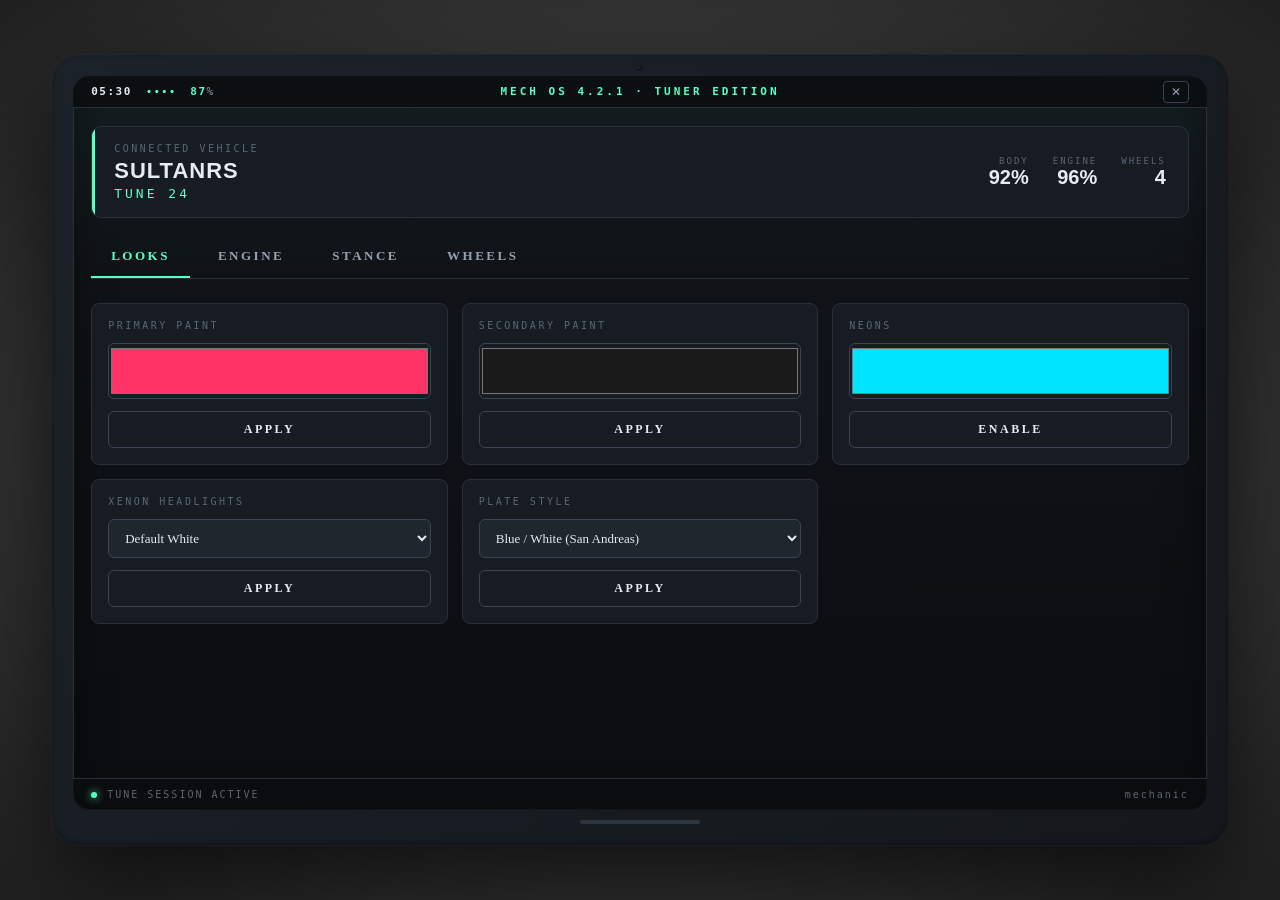
==== mechanic_tablet/html/index.html @ b5653855 "auto-commit for df30e9f3-33cc-4bb9-9052-46f8e4717724" ====
<!DOCTYPE html>
<html lang="en">
<head>
    <meta charset="UTF-8" />
    <meta http-equiv="Content-Security-Policy"
          content="default-src 'self' 'unsafe-inline' 'unsafe-eval' nui://* https://nui-img/*;
                   img-src 'self' data: https://nui-img/* nui://*;">
    <title>Mechanic Tablet</title>
    <link rel="stylesheet" href="style.css">
    <link rel="preconnect" href="https://fonts.googleapis.com">
    <link href="https://fonts.googleapis.com/css2?family=Rajdhani:wght@400;500;600;700&family=IBM+Plex+Mono:wght@400;500;600&display=swap" rel="stylesheet">
</head>
<body>
    <div id="root" class="hidden">
        <!-- Tablet physical frame -->
        <div class="tablet" id="tablet">
            <!-- bezels -->
            <div class="cam"></div>

            <!-- screen -->
            <div class="screen">
                <!-- status bar -->
                <div class="statusbar">
                    <div class="sb-left">
                        <span class="sb-time" id="sbTime">--:--</span>
                        <span class="sb-net"></span>
                        <span class="sb-batt"><b id="sbBatt">87</b>%</span>
                    </div>
                    <div class="sb-center">MECH OS 4.2.1 · TUNER EDITION</div>
                    <div class="sb-right">
                        <button class="sb-close" id="sbClose" data-testid="tablet-close">✕</button>
                    </div>
                </div>

                <!-- Veh card -->
                <div class="vehcard">
                    <div class="vehcard-left">
                        <div class="vc-label">CONNECTED VEHICLE</div>
                        <div class="vc-name" id="vcName">--</div>
                        <div class="vc-plate" id="vcPlate">--</div>
                    </div>
                    <div class="vehcard-right">
                        <div class="vc-stat">
                            <div class="vc-stat-l">BODY</div>
                            <div class="vc-stat-v" id="vcBody">--</div>
                        </div>
                        <div class="vc-stat">
                            <div class="vc-stat-l">ENGINE</div>
                            <div class="vc-stat-v" id="vcEngine">--</div>
                        </div>
                        <div class="vc-stat">
                            <div class="vc-stat-l">WHEELS</div>
                            <div class="vc-stat-v" id="vcWheels">--</div>
                        </div>
                    </div>
                </div>

                <!-- Tabs -->
                <div class="tabs">
                    <button class="tab active" data-tab="looks"   data-testid="tab-looks">LOOKS</button>
                    <button class="tab" data-tab="engine"         data-testid="tab-engine">ENGINE</button>
                    <button class="tab" data-tab="stance"         data-testid="tab-stance">STANCE</button>
                    <button class="tab" data-tab="wheels"         data-testid="tab-wheels">WHEELS</button>
                </div>

                <!-- Pane: LOOKS -->
                <section class="pane active" data-pane="looks">
                    <div class="grid-2">
                        <div class="cell">
                            <div class="cell-h">PRIMARY PAINT</div>
                            <input type="color" id="colPrimary" value="#ff3366">
                            <button class="btn" data-look="primary" data-color="colPrimary" data-testid="apply-primary">APPLY</button>
                        </div>
                        <div class="cell">
                            <div class="cell-h">SECONDARY PAINT</div>
                            <input type="color" id="colSecondary" value="#1a1a1a">
                            <button class="btn" data-look="secondary" data-color="colSecondary" data-testid="apply-secondary">APPLY</button>
                        </div>
                        <div class="cell">
                            <div class="cell-h">NEONS</div>
                            <input type="color" id="colNeons" value="#00e5ff">
                            <button class="btn" data-look="neons" data-color="colNeons" data-testid="apply-neons">ENABLE</button>
                        </div>
                        <div class="cell">
                            <div class="cell-h">XENON HEADLIGHTS</div>
                            <select id="xenonSel">
                                <option value="0">Default White</option>
                                <option value="1">Ice Blue</option>
                                <option value="2">Electric Blue</option>
                                <option value="3">Mint Green</option>
                                <option value="4">Lime Green</option>
                                <option value="5">Yellow</option>
                                <option value="6">Gold</option>
                                <option value="7">Orange</option>
                                <option value="8">Red</option>
                                <option value="9">Pony Pink</option>
                                <option value="10">Hot Pink</option>
                                <option value="11">Purple</option>
                                <option value="12">UV / Blacklight</option>
                            </select>
                            <button class="btn" data-look="xenons" data-sel="xenonSel" data-testid="apply-xenons">APPLY</button>
                        </div>
                        <div class="cell wide">
                            <div class="cell-h">PLATE STYLE</div>
                            <select id="plateSel">
                                <option value="0">Blue / White (San Andreas)</option>
                                <option value="1">Yellow / Black</option>
                                <option value="2">Yellow / Blue</option>
                                <option value="3">Blue / White v2</option>
                                <option value="4">Blue / White v3</option>
                                <option value="5">Yankton</option>
                            </select>
                            <button class="btn" data-look="plate" data-sel="plateSel" data-testid="apply-plate">APPLY</button>
                        </div>
                    </div>
                </section>

                <!-- Pane: ENGINE -->
                <section class="pane" data-pane="engine">
                    <div id="engineList" class="perf-list"></div>
                </section>

                <!-- Pane: STANCE -->
                <section class="pane" data-pane="stance">
                    <div class="stance-grid" id="stanceGrid">
                        <!-- sliders injected -->
                    </div>
                    <div class="stance-actions">
                        <button class="btn ghost" id="stanceReset"  data-testid="stance-reset">RESET</button>
                        <button class="btn primary" id="stanceSave" data-testid="stance-save">SAVE TUNE</button>
                    </div>
                </section>

                <!-- Pane: WHEELS -->
                <section class="pane" data-pane="wheels">
                    <div class="cell wide">
                        <div class="cell-h">WHEEL TYPE</div>
                        <select id="wheelType">
                            <option value="0">Sport</option>
                            <option value="1">Muscle</option>
                            <option value="2">Lowrider</option>
                            <option value="3">SUV</option>
                            <option value="4">Offroad</option>
                            <option value="5">Tuner</option>
                            <option value="6">Bike</option>
                            <option value="7">High End</option>
                            <option value="8">Benny's Original</option>
                            <option value="9">Benny's Bespoke</option>
                            <option value="10">Open Wheel</option>
                            <option value="11">Street</option>
                            <option value="12">Track</option>
                        </select>
                    </div>
                    <div class="cell wide">
                        <div class="cell-h">WHEEL DESIGN INDEX</div>
                        <input type="number" id="wheelMod" min="0" max="30" value="0">
                        <button class="btn primary" data-look="wheelType" data-testid="apply-wheels">APPLY WHEELS</button>
                    </div>
                </section>

                <!-- footer -->
                <div class="foot">
                    <span class="dot"></span>
                    <span>TUNE SESSION ACTIVE</span>
                    <span class="spacer"></span>
                    <span id="sessionJob">--</span>
                </div>
            </div>

            <!-- home indicator -->
            <div class="home-bar"></div>
        </div>
    </div>

    <script src="app.js"></script>
</body>
</html>
---- mechanic_tablet/html/style.css ----
/* ================================================================
   MECHANIC TABLET :: NUI Stylesheet
   Aesthetic: clean tablet device — graphite frame, mint accent
   ================================================================ */

:root {
    --tab-frame:  #14181d;
    --tab-frame2: #1c2229;
    --scr-0:      #0b0d10;
    --scr-1:      #11151a;
    --scr-2:      #161c22;
    --scr-3:      #1f262e;
    --line:       #283038;
    --line-2:     #3a4452;
    --text:       #e6ecf2;
    --text-2:     #95a2b0;
    --text-3:     #5a6675;
    --mint:       #5cffc2;
    --mint-2:     #2dd4a0;
    --orange:     #ff8a3d;
    --pink:       #ff3370;
    --warn:       #ffd54a;
    --danger:     #ff4d6d;
}

* { box-sizing: border-box; margin: 0; padding: 0; }

html, body { height: 100%; }
body {
    font-family: 'Rajdhani', sans-serif;
    background: transparent;
    color: var(--text);
    overflow: hidden;
    user-select: none;
    -webkit-font-smoothing: antialiased;
}

.hidden { display: none !important; }

/* ================ ROOT BACKDROP ================ */
#root {
    position: fixed;
    inset: 0;
    display: grid;
    place-items: center;
    background:
        radial-gradient(ellipse at center, rgba(0,0,0,.65) 0%, rgba(0,0,0,.88) 100%);
    backdrop-filter: blur(8px);
    animation: fade .25s ease-out;
}
@keyframes fade { from {opacity: 0;} to {opacity: 1;} }
@keyframes slideUp { from { transform: translateY(20px); opacity: 0; } to { transform: none; opacity: 1; } }

/* ================ TABLET DEVICE ================ */
.tablet {
    width: min(1180px, 92vw);
    height: min(800px, 88vh);
    background:
        linear-gradient(135deg, var(--tab-frame2) 0%, var(--tab-frame) 100%);
    border-radius: 28px;
    padding: 22px;
    box-shadow:
        0 40px 100px rgba(0,0,0,.7),
        inset 0 0 0 1px rgba(255,255,255,.04),
        inset 0 -2px 6px rgba(0,0,0,.4);
    position: relative;
    animation: slideUp .35s cubic-bezier(.2,.7,.3,1);
    display: flex;
    flex-direction: column;
}

/* Front camera dot */
.tablet .cam {
    position: absolute;
    top: 11px;
    left: 50%;
    transform: translateX(-50%);
    width: 6px; height: 6px;
    border-radius: 50%;
    background: #050608;
    box-shadow: inset 0 0 0 1px rgba(255,255,255,.08);
}
.tablet .cam::after {
    content: '';
    position: absolute;
    inset: 1px;
    border-radius: 50%;
    background: radial-gradient(circle at 30% 30%, #2a3540 0%, #0d1115 60%);
}

/* Home bar */
.home-bar {
    width: 120px;
    height: 4px;
    background: #2c3540;
    border-radius: 3px;
    margin: 10px auto 0;
}

/* ================ SCREEN ================ */
.screen {
    flex: 1;
    background: linear-gradient(180deg, var(--scr-1) 0%, var(--scr-0) 100%);
    border-radius: 16px;
    padding: 0;
    display: flex;
    flex-direction: column;
    overflow: hidden;
    box-shadow:
        inset 0 0 0 1px var(--line),
        inset 0 0 40px rgba(0,0,0,.5);
    position: relative;
}

/* Subtle screen shine */
.screen::before {
    content: '';
    position: absolute;
    top: 0; left: 0; right: 0;
    height: 200px;
    background: linear-gradient(180deg, rgba(92,255,194,.04), transparent);
    pointer-events: none;
}

/* ================ STATUS BAR ================ */
.statusbar {
    height: 32px;
    display: grid;
    grid-template-columns: 1fr auto 1fr;
    align-items: center;
    padding: 0 18px;
    border-bottom: 1px solid var(--line);
    background: rgba(11, 13, 16, .8);
    backdrop-filter: blur(8px);
    font-family: 'IBM Plex Mono', monospace;
    font-size: 11px;
    letter-spacing: 1.5px;
    color: var(--text-2);
    z-index: 2;
}
.sb-left { display: flex; gap: 14px; align-items: center; }
.sb-time { color: var(--text); font-weight: 600; }
.sb-net::before {
    content: '••••';
    color: var(--mint);
    letter-spacing: 1px;
}
.sb-batt b { color: var(--mint); }
.sb-center {
    text-align: center;
    color: var(--mint);
    font-weight: 600;
    letter-spacing: 3px;
}
.sb-right { display: flex; justify-content: flex-end; }
.sb-close {
    background: transparent;
    border: 1px solid var(--line-2);
    color: var(--text-2);
    width: 26px; height: 22px;
    border-radius: 4px;
    cursor: pointer;
    font-size: 12px;
    transition: all .2s;
}
.sb-close:hover { border-color: var(--danger); color: var(--danger); background: rgba(255,77,109,.1); }

/* ================ VEH CARD ================ */
.vehcard {
    margin: 18px;
    background: var(--scr-2);
    border: 1px solid var(--line);
    border-radius: 10px;
    padding: 16px 22px;
    display: grid;
    grid-template-columns: 1fr auto;
    gap: 24px;
    align-items: center;
    position: relative;
    overflow: hidden;
}
.vehcard::before {
    content: '';
    position: absolute;
    left: 0; top: 0; bottom: 0;
    width: 3px;
    background: var(--mint);
}
.vc-label {
    font-family: 'IBM Plex Mono', monospace;
    font-size: 10px;
    color: var(--text-3);
    letter-spacing: 2.5px;
    margin-bottom: 4px;
}
.vc-name {
    font-size: 22px;
    font-weight: 700;
    letter-spacing: 1px;
    text-transform: uppercase;
}
.vc-plate {
    font-family: 'IBM Plex Mono', monospace;
    font-size: 13px;
    color: var(--mint);
    letter-spacing: 3px;
    margin-top: 2px;
}
.vehcard-right {
    display: flex;
    gap: 24px;
}
.vc-stat {
    text-align: right;
}
.vc-stat-l {
    font-family: 'IBM Plex Mono', monospace;
    font-size: 9px;
    color: var(--text-3);
    letter-spacing: 2px;
}
.vc-stat-v {
    font-size: 20px;
    font-weight: 700;
    color: var(--text);
}

/* ================ TABS ================ */
.tabs {
    display: flex;
    gap: 8px;
    margin: 0 18px;
    border-bottom: 1px solid var(--line);
    padding-bottom: 0;
}
.tab {
    background: transparent;
    border: 0;
    color: var(--text-2);
    padding: 12px 20px;
    font-family: 'Rajdhani';
    font-weight: 600;
    font-size: 13px;
    letter-spacing: 2.5px;
    cursor: pointer;
    border-bottom: 2px solid transparent;
    transition: color .2s, border-color .2s;
}
.tab:hover { color: var(--text); }
.tab.active {
    color: var(--mint);
    border-bottom-color: var(--mint);
}

/* ================ PANES ================ */
.pane {
    flex: 1;
    overflow-y: auto;
    padding: 24px 18px 18px;
    display: none;
}
.pane.active { display: block; animation: slideUp .2s ease-out; }
.pane::-webkit-scrollbar { width: 6px; }
.pane::-webkit-scrollbar-thumb { background: var(--line-2); border-radius: 3px; }
.pane::-webkit-scrollbar-track { background: transparent; }

/* ================ GENERIC CELL ================ */
.grid-2 {
    display: grid;
    grid-template-columns: 1fr 1fr 1fr;
    gap: 14px;
}
.cell {
    background: var(--scr-2);
    border: 1px solid var(--line);
    border-radius: 8px;
    padding: 16px;
    display: flex;
    flex-direction: column;
    gap: 12px;
    transition: border-color .2s;
}
.cell:hover { border-color: var(--mint); }
.cell.wide { grid-column: span 1; }

.cell-h {
    font-family: 'IBM Plex Mono', monospace;
    font-size: 10px;
    color: var(--text-3);
    letter-spacing: 2.5px;
}
.cell input[type="color"] {
    width: 100%;
    height: 56px;
    border: 1px solid var(--line-2);
    border-radius: 6px;
    background: transparent;
    cursor: pointer;
}
.cell select, .cell input[type="number"] {
    background: var(--scr-3);
    border: 1px solid var(--line-2);
    color: var(--text);
    padding: 10px 12px;
    border-radius: 6px;
    font-family: 'Rajdhani';
    font-size: 13px;
    cursor: pointer;
}

/* ================ BUTTONS ================ */
.btn {
    background: transparent;
    border: 1px solid var(--line-2);
    color: var(--text);
    padding: 10px 16px;
    border-radius: 6px;
    font-family: 'Rajdhani';
    font-weight: 600;
    font-size: 12px;
    letter-spacing: 2.5px;
    cursor: pointer;
    transition: all .2s;
}
.btn:hover {
    border-color: var(--mint);
    color: var(--mint);
    background: rgba(92, 255, 194, .06);
}
.btn.primary {
    background: var(--mint);
    color: #0b0d10;
    border-color: var(--mint);
}
.btn.primary:hover {
    background: #fff;
    border-color: #fff;
    color: #000;
    box-shadow: 0 8px 20px rgba(92, 255, 194, .25);
}
.btn.ghost {
    background: transparent;
    color: var(--text-2);
}
.btn.ghost:hover {
    border-color: var(--warn);
    color: var(--warn);
}

/* ================ PERFORMANCE ================ */
.perf-list {
    display: flex;
    flex-direction: column;
    gap: 12px;
}
.perf-row {
    background: var(--scr-2);
    border: 1px solid var(--line);
    border-radius: 8px;
    padding: 16px 20px;
    display: grid;
    grid-template-columns: 200px 1fr auto;
    align-items: center;
    gap: 20px;
    transition: border-color .2s;
}
.perf-row:hover { border-color: var(--mint); }
.perf-row .label {
    display: flex;
    flex-direction: column;
    gap: 2px;
}
.perf-row .label-h {
    font-size: 14px;
    font-weight: 700;
    letter-spacing: 1.5px;
}
.perf-row .label-s {
    font-family: 'IBM Plex Mono', monospace;
    font-size: 10px;
    color: var(--text-3);
    letter-spacing: 2px;
}
.perf-bars {
    display: flex;
    gap: 4px;
    height: 26px;
}
.perf-bar {
    flex: 1;
    background: var(--scr-3);
    border: 1px solid var(--line);
    border-radius: 4px;
    cursor: pointer;
    transition: all .2s;
}
.perf-bar:hover {
    background: var(--scr-3);
    border-color: var(--mint);
}
.perf-bar.active {
    background: linear-gradient(180deg, var(--mint), var(--mint-2));
    border-color: var(--mint);
    box-shadow: 0 0 8px rgba(92, 255, 194, .4);
}

/* ================ STANCE ================ */
.stance-grid {
    display: grid;
    grid-template-columns: 1fr 1fr;
    gap: 14px;
}
.stance-row {
    background: var(--scr-2);
    border: 1px solid var(--line);
    border-radius: 8px;
    padding: 16px 20px;
}
.stance-head {
    display: flex;
    justify-content: space-between;
    align-items: baseline;
    margin-bottom: 10px;
}
.stance-name {
    font-size: 13px;
    letter-spacing: 2px;
    font-weight: 600;
}
.stance-val {
    font-family: 'IBM Plex Mono', monospace;
    color: var(--mint);
    font-size: 13px;
    font-weight: 600;
}
.stance-row input[type="range"] {
    width: 100%;
    -webkit-appearance: none;
    appearance: none;
    height: 6px;
    background: var(--scr-3);
    border-radius: 3px;
    outline: none;
    cursor: pointer;
}
.stance-row input[type="range"]::-webkit-slider-thumb {
    -webkit-appearance: none;
    appearance: none;
    width: 18px; height: 18px;
    background: var(--mint);
    border: 2px solid #0b0d10;
    border-radius: 50%;
    cursor: pointer;
    box-shadow: 0 0 8px rgba(92, 255, 194, .5);
    transition: transform .15s;
}
.stance-row input[type="range"]::-webkit-slider-thumb:hover { transform: scale(1.15); }
.stance-row input[type="range"]::-moz-range-thumb {
    width: 18px; height: 18px;
    background: var(--mint);
    border: 2px solid #0b0d10;
    border-radius: 50%;
    cursor: pointer;
    box-shadow: 0 0 8px rgba(92, 255, 194, .5);
}
.stance-actions {
    display: flex;
    justify-content: flex-end;
    gap: 10px;
    margin-top: 18px;
    padding-top: 18px;
    border-top: 1px solid var(--line);
}

/* ================ FOOTER ================ */
.foot {
    height: 32px;
    background: rgba(11, 13, 16, .8);
    border-top: 1px solid var(--line);
    display: flex;
    align-items: center;
    padding: 0 18px;
    gap: 10px;
    font-family: 'IBM Plex Mono', monospace;
    font-size: 10px;
    color: var(--text-3);
    letter-spacing: 2px;
}
.foot .dot {
    width: 6px; height: 6px;
    background: var(--mint);
    border-radius: 50%;
    box-shadow: 0 0 8px var(--mint);
    animation: dotPulse 1.6s infinite;
}
@keyframes dotPulse { 0%,100% {opacity: 1;} 50% {opacity: .3;} }
.foot .spacer { flex: 1; }

/* ================ RESPONSIVE ================ */
@media (max-width: 900px) {
    .grid-2, .stance-grid { grid-template-columns: 1fr; }
    .perf-row { grid-template-columns: 1fr; }
}
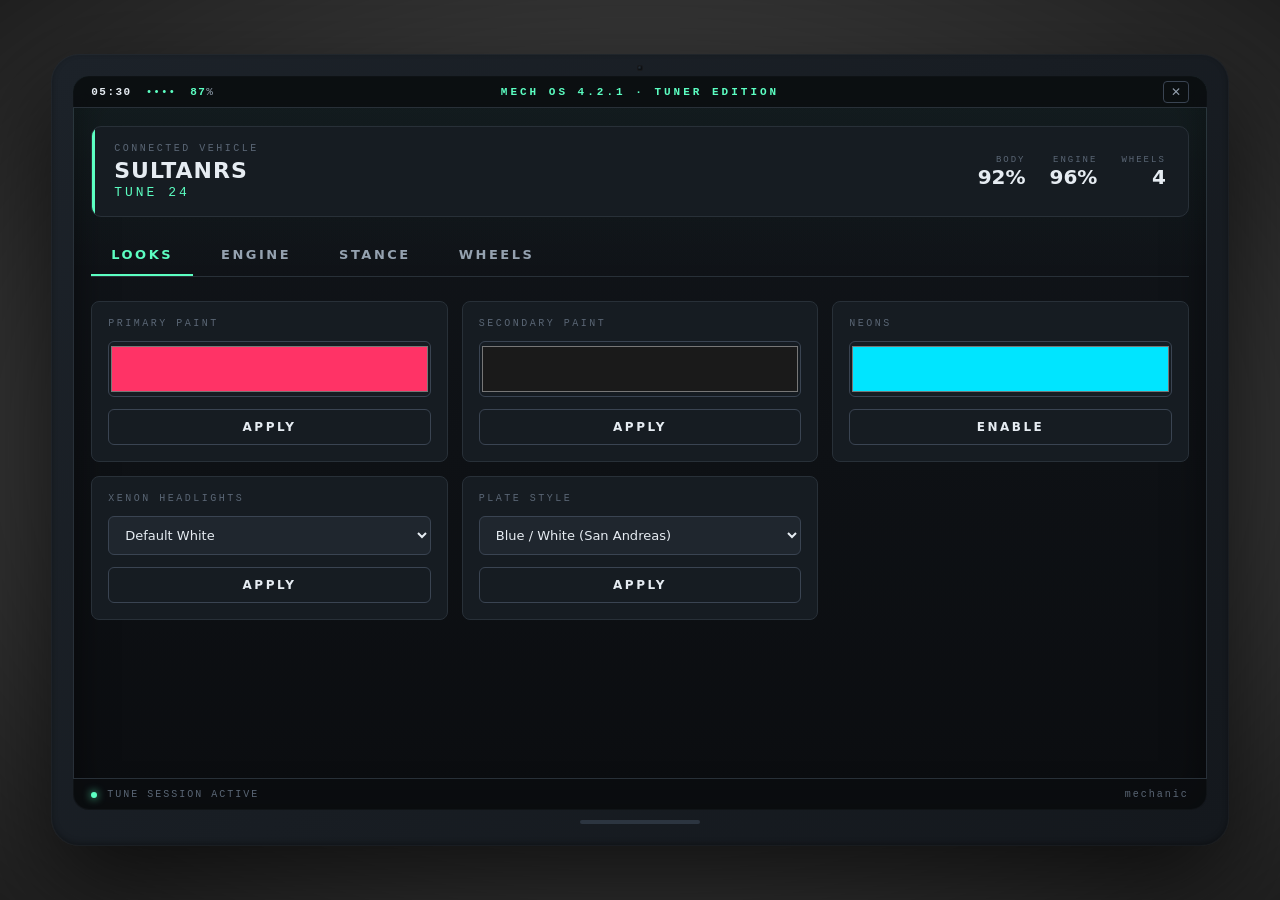
==== commit 0d5a059f: "auto-commit for 681977cc-201a-4cf1-bea6-9dccbcfc8514" ====
--- a/mechanic_tablet/html/index.html
+++ b/mechanic_tablet/html/index.html
@@ -7,8 +7,6 @@
                    img-src 'self' data: https://nui-img/* nui://*;">
     <title>Mechanic Tablet</title>
     <link rel="stylesheet" href="style.css">
-    <link rel="preconnect" href="https://fonts.googleapis.com">
-    <link href="https://fonts.googleapis.com/css2?family=Rajdhani:wght@400;500;600;700&family=IBM+Plex+Mono:wght@400;500;600&display=swap" rel="stylesheet">
 </head>
 <body>
     <div id="root" class="hidden">
--- a/mechanic_tablet/html/style.css
+++ b/mechanic_tablet/html/style.css
@@ -1,6 +1,7 @@
 /* ================================================================
    MECHANIC TABLET :: NUI Stylesheet
    Aesthetic: clean tablet device — graphite frame, mint accent
+   Uses system fonts only (FiveM NUI CSP blocks external font CDNs).
    ================================================================ */
 
 :root {
@@ -21,13 +22,18 @@
     --pink:       #ff3370;
     --warn:       #ffd54a;
     --danger:     #ff4d6d;
+
+    --font-display: 'Bahnschrift', 'Eurostile', 'DIN Alternate', 'Segoe UI Semibold',
+                    system-ui, -apple-system, 'Helvetica Neue', Arial, sans-serif;
+    --font-mono:    ui-monospace, 'Cascadia Mono', Consolas, 'Liberation Mono',
+                    'Courier New', monospace;
 }
 
 * { box-sizing: border-box; margin: 0; padding: 0; }
 
 html, body { height: 100%; }
 body {
-    font-family: 'Rajdhani', sans-serif;
+    font-family: var(--font-display);
     background: transparent;
     color: var(--text);
     overflow: hidden;
@@ -132,7 +138,7 @@
     border-bottom: 1px solid var(--line);
     background: rgba(11, 13, 16, .8);
     backdrop-filter: blur(8px);
-    font-family: 'IBM Plex Mono', monospace;
+    font-family: var(--font-mono);
     font-size: 11px;
     letter-spacing: 1.5px;
     color: var(--text-2);
@@ -187,7 +193,7 @@
     background: var(--mint);
 }
 .vc-label {
-    font-family: 'IBM Plex Mono', monospace;
+    font-family: var(--font-mono);
     font-size: 10px;
     color: var(--text-3);
     letter-spacing: 2.5px;
@@ -200,7 +206,7 @@
     text-transform: uppercase;
 }
 .vc-plate {
-    font-family: 'IBM Plex Mono', monospace;
+    font-family: var(--font-mono);
     font-size: 13px;
     color: var(--mint);
     letter-spacing: 3px;
@@ -214,7 +220,7 @@
     text-align: right;
 }
 .vc-stat-l {
-    font-family: 'IBM Plex Mono', monospace;
+    font-family: var(--font-mono);
     font-size: 9px;
     color: var(--text-3);
     letter-spacing: 2px;
@@ -238,7 +244,7 @@
     border: 0;
     color: var(--text-2);
     padding: 12px 20px;
-    font-family: 'Rajdhani';
+    font-family: var(--font-display);
     font-weight: 600;
     font-size: 13px;
     letter-spacing: 2.5px;
@@ -284,7 +290,7 @@
 .cell.wide { grid-column: span 1; }
 
 .cell-h {
-    font-family: 'IBM Plex Mono', monospace;
+    font-family: var(--font-mono);
     font-size: 10px;
     color: var(--text-3);
     letter-spacing: 2.5px;
@@ -303,7 +309,7 @@
     color: var(--text);
     padding: 10px 12px;
     border-radius: 6px;
-    font-family: 'Rajdhani';
+    font-family: var(--font-display);
     font-size: 13px;
     cursor: pointer;
 }
@@ -315,7 +321,7 @@
     color: var(--text);
     padding: 10px 16px;
     border-radius: 6px;
-    font-family: 'Rajdhani';
+    font-family: var(--font-display);
     font-weight: 600;
     font-size: 12px;
     letter-spacing: 2.5px;
@@ -376,7 +382,7 @@
     letter-spacing: 1.5px;
 }
 .perf-row .label-s {
-    font-family: 'IBM Plex Mono', monospace;
+    font-family: var(--font-mono);
     font-size: 10px;
     color: var(--text-3);
     letter-spacing: 2px;
@@ -428,7 +434,7 @@
     font-weight: 600;
 }
 .stance-val {
-    font-family: 'IBM Plex Mono', monospace;
+    font-family: var(--font-mono);
     color: var(--mint);
     font-size: 13px;
     font-weight: 600;
@@ -481,7 +487,7 @@
     align-items: center;
     padding: 0 18px;
     gap: 10px;
-    font-family: 'IBM Plex Mono', monospace;
+    font-family: var(--font-mono);
     font-size: 10px;
     color: var(--text-3);
     letter-spacing: 2px;
